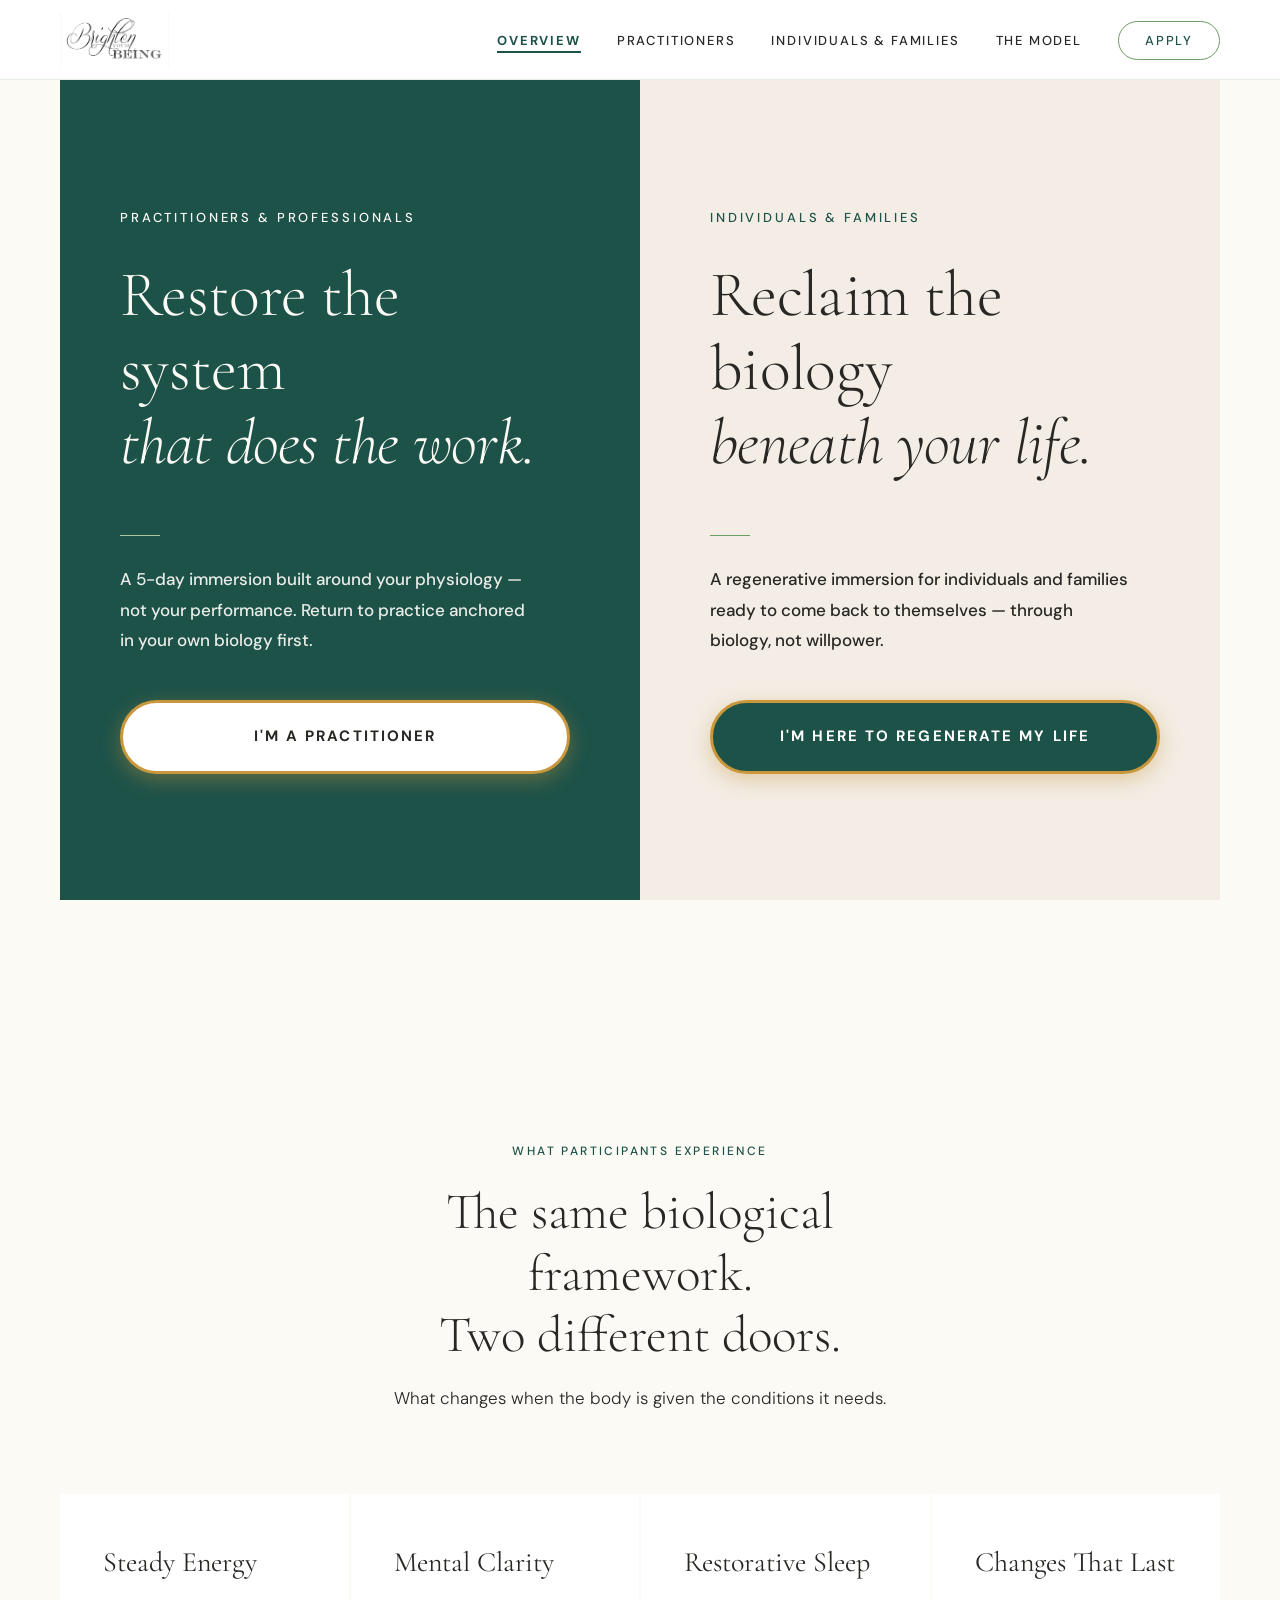
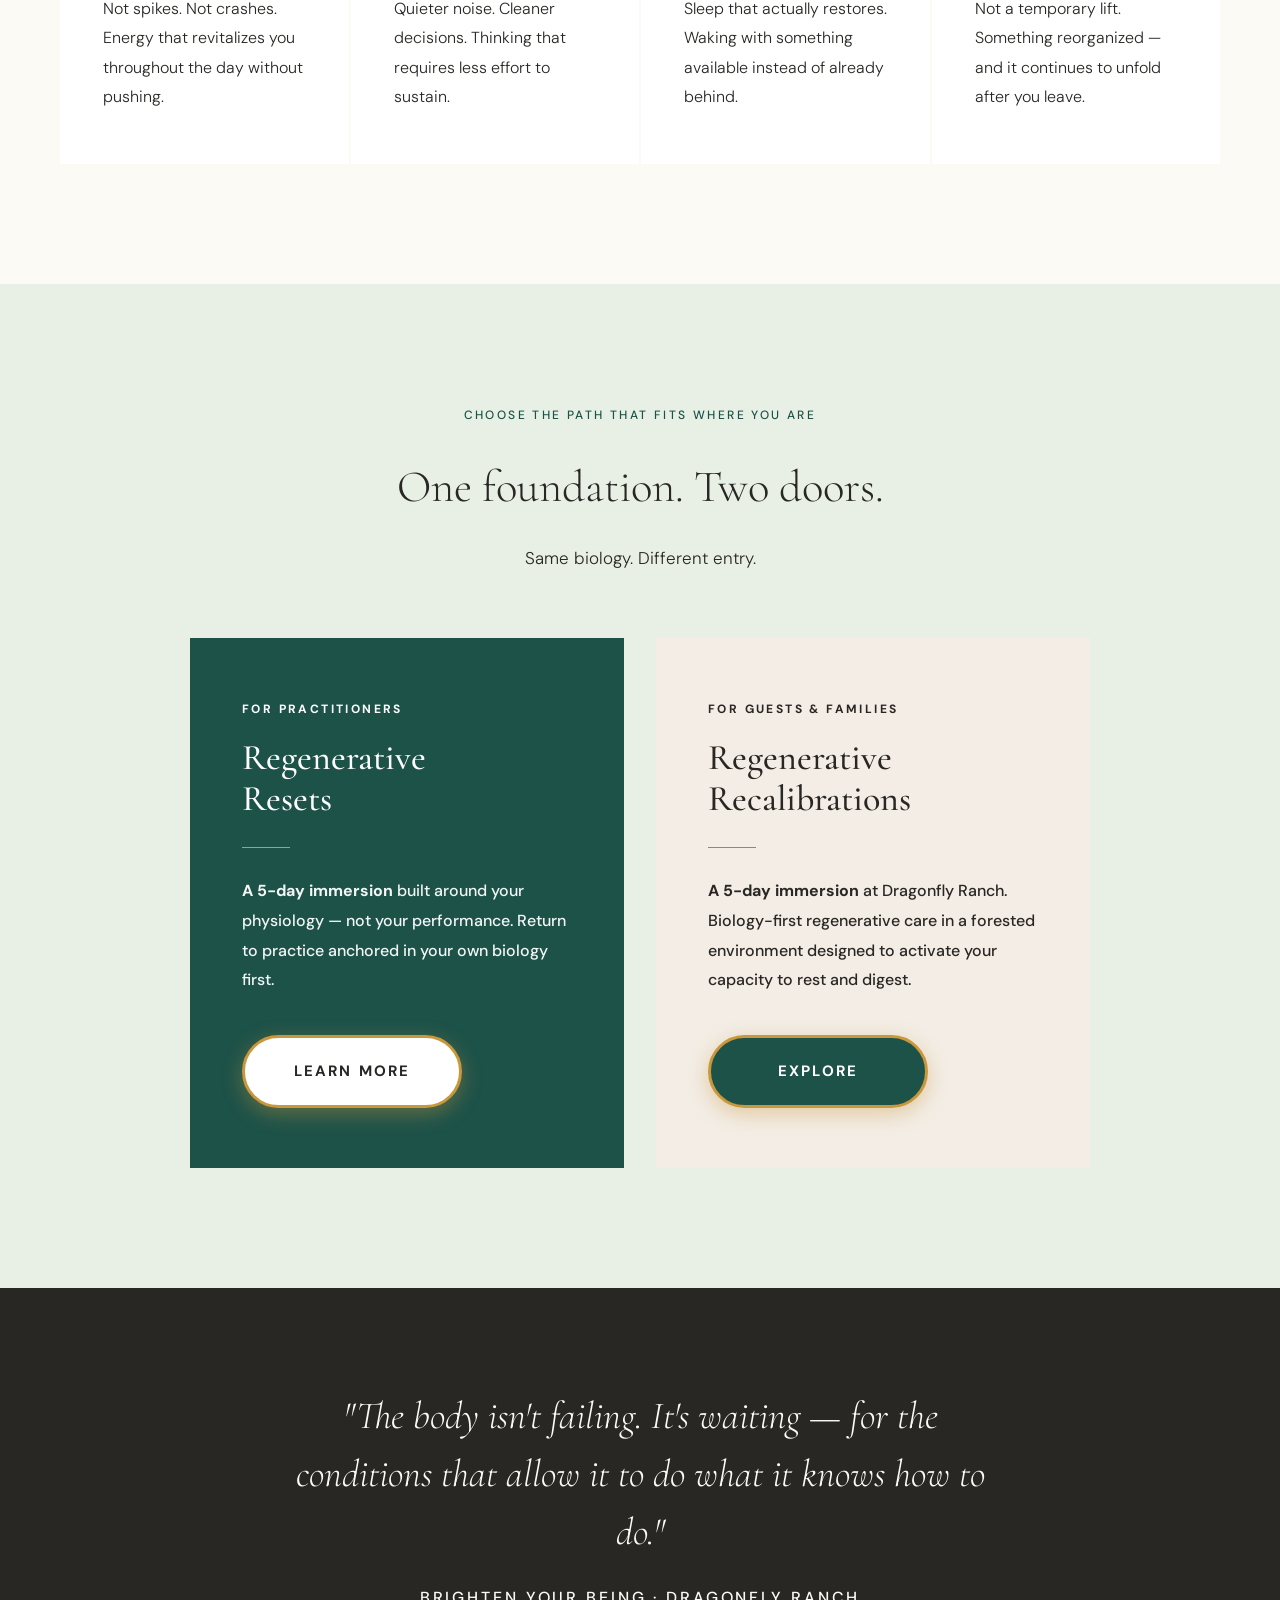
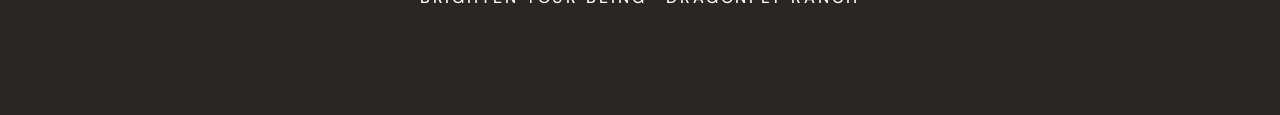
==== index.html @ 8d798815 "Add files via upload" ====
<!DOCTYPE html>
<html lang="en">
<head>
<meta charset="UTF-8">
<meta name="viewport" content="width=device-width, initial-scale=1.0">
<title>Brighten Your Being</title>
<link rel="stylesheet" href="css/brighten-index.css">
</head>
<body>

<nav>
  <a href="index.html">
    <img src="assets/Brighten_Your_Being_Logo.png" alt="Brighten Your Being" class="nav-logo-img">
  </a>
  <ul class="nav-links">
    <li><span class="nav-current">Overview</span></li>
    <li><a href="html/brighten_practitioners.html">Practitioners</a></li>
    <li><a href="html/brighten_guests.html">Individuals &amp; Families</a></li>
    <li><a href="html/brighten-system.html">The Model</a></li>
    <li><a href="#apply" class="nav-cta">Apply</a></li>
  </ul>
</nav>

<!-- HERO: TWO DOORS -->
<section class="hero">
  <div class="hero-side reveal">
    <span class="hero-tag hero-tag-light">Practitioners &amp; Professionals</span>
    <h1 class="hero-heading hero-heading-light">Restore the system<br><em>that does the work.</em></h1>
    <div class="hero-divider hero-divider-light"></div>
    <p class="hero-sub hero-sub-light">A 5-day immersion built around your physiology — not your performance. Return to practice anchored in your own biology first.</p>
    <a href="html/brighten_practitioners.html" class="btn btn-white">I'm a Practitioner</a>
  </div>
  <div class="hero-side hero-side-right reveal" style="transition-delay:0.15s">
    <span class="hero-tag">Individuals &amp; Families</span>
    <h1 class="hero-heading">Reclaim the biology<br><em>beneath your life.</em></h1>
    <div class="hero-divider"></div>
    <p class="hero-sub">A regenerative immersion for individuals and families ready to come back to themselves — through biology, not willpower.</p>
    <a href="html/brighten_guests.html" class="btn btn-green-bold">I'm Here to Regenerate My Life</a>
  </div>
</section>

<!-- OUTCOMES -->
<section class="outcomes">
  <div class="outcomes-header reveal">
    <span class="eyebrow">What Participants Experience</span>
    <h2>The same biological framework.<br>Two different doors.</h2>
    <p>What changes when the body is given the conditions it needs.</p>
  </div>
  <div class="outcomes-grid">
    <div class="outcome-card reveal">
      <h3>Steady Energy</h3>
      <p>Not spikes. Not crashes. Energy that revitalizes you throughout the day without pushing.</p>
    </div>
    <div class="outcome-card reveal" style="transition-delay:0.1s">
      <h3>Mental Clarity</h3>
      <p>Quieter noise. Cleaner decisions. Thinking that requires less effort to sustain.</p>
    </div>
    <div class="outcome-card reveal" style="transition-delay:0.2s">
      <h3>Restorative Sleep</h3>
      <p>Sleep that actually restores. Waking with something available instead of already behind.</p>
    </div>
    <div class="outcome-card reveal" style="transition-delay:0.3s">
      <h3>Changes That Last</h3>
      <p>Not a temporary lift. Something reorganized — and it continues to unfold after you leave.</p>
    </div>
  </div>
</section>

<!-- PATHS -->
<section class="paths" id="apply">
  <span class="eyebrow reveal">Choose the path that fits where you are</span>
  <h2 class="reveal">One foundation. Two doors.</h2>
  <p class="paths-sub reveal">Same biology. Different entry.</p>
  <div class="paths-grid">
    <div class="path-card path-card-dark reveal">
      <span class="eyebrow" style="color:var(--white);margin-bottom:16px;font-weight:700">For Practitioners</span>
      <h3 class="path-title path-title-light" style="font-weight:500;color:var(--white)">Regenerative<br>Resets</h3>
      <div class="rule" style="background:var(--gold)"></div>
      <p class="path-desc path-desc-light" style="font-weight:500;color:rgba(255,255,255,0.95)"><strong>A 5-day immersion</strong> built around your physiology — not your performance. Return to practice anchored in your own biology first.</p>
      <a href="html/brighten_practitioners.html" class="btn btn-white">Learn More</a>
    </div>
    <div class="path-card path-card-tan reveal" style="transition-delay:0.15s">
      <span class="eyebrow" style="margin-bottom:16px;color:var(--charcoal);font-weight:700">For Guests &amp; Families</span>
      <h3 class="path-title" style="font-weight:500;color:var(--charcoal)">Regenerative<br>Recalibrations</h3>
      <div class="rule"></div>
      <p class="path-desc" style="font-weight:500;color:var(--charcoal)"><strong>A 5-day immersion</strong> at Dragonfly Ranch. Biology-first regenerative care in a forested environment designed to activate your capacity to rest and digest.</p>
      <a href="html/brighten_guests.html" class="btn btn-green-bold">Explore</a>
    </div>
  </div>
</section>

<!-- CLOSING -->
<div class="closing reveal">
  <blockquote>"The body isn't failing. It's waiting — for the conditions that allow it to do what it knows how to do."</blockquote>
  <cite>Brighten Your Being · Dragonfly Ranch</cite>
</div>

<script>
const io = new IntersectionObserver(entries => {
  entries.forEach(e => { if (e.isIntersecting) { e.target.classList.add('visible'); io.unobserve(e.target); } });
}, { threshold: 0.1 });
document.querySelectorAll('.reveal').forEach(el => io.observe(el));
</script>
</body>
</html>
---- css/brighten-index.css ----
@import url('https://fonts.googleapis.com/css2?family=Cormorant+Garamond:ital,wght@0,300;0,400;0,500;1,300;1,400&family=DM+Sans:wght@300;400;500&display=swap');

*, *::before, *::after { box-sizing: border-box; margin: 0; padding: 0; }
html { scroll-behavior: smooth; }

:root {
  --cream:      #FCFAF5;
  --warm-tan:   #F3EDE5;
  --sage-bg:    #E8F0E6;
  --sage-light: #A8C5A0;
  --sage-mid:   #6B9E62;
  --sage-dark:  #1D5249;
  --gold:       #C9973C;
  --charcoal:   #292724;
  --mid:        #68645D;
  --white:      #FFFFFF;
  --serif:      'Cormorant Garamond', Georgia, serif;
  --sans:       'DM Sans', sans-serif;
  --border:     rgba(107,158,98,0.18);
}

body {
  font-family: var(--sans);
  font-weight: 300;
  color: var(--charcoal);
  background: var(--cream);
  font-size: 18px;
  line-height: 1.85;
  -webkit-font-smoothing: antialiased;
}

/* NAV */
nav {
  position: fixed; top: 0; width: 100%; z-index: 100;
  padding: 0 60px;
  height: 80px;
  display: flex; align-items: center; justify-content: space-between;
  background: var(--white);
  border-bottom: 1px solid var(--border);
}
.nav-logo-img { height: 56px; width: auto; display: block; }
.nav-links { display: flex; gap: 36px; align-items: center; list-style: none; }
.nav-links a {
  font-family: var(--sans); font-size: 13px; font-weight: 500;
  letter-spacing: 0.14em; text-transform: uppercase;
  color: var(--charcoal); text-decoration: none; transition: color 0.2s;
}
.nav-links a:hover { color: var(--sage-dark); }
.nav-current {
  font-family: var(--sans); font-size: 13px; font-weight: 700;
  letter-spacing: 0.14em; text-transform: uppercase;
  color: var(--sage-dark); cursor: default;
  border-bottom: 2px solid var(--sage-dark); padding-bottom: 2px;
}
.nav-cta {
  padding: 10px 26px !important;
  border: 1px solid var(--sage-mid) !important;
  border-radius: 50px;
  color: var(--sage-dark) !important;
  transition: all 0.2s !important;
}
.nav-cta:hover { background: var(--sage-dark) !important; color: var(--cream) !important; }

/* REVEAL ANIMATION */
.reveal { opacity: 0; transform: translateY(24px); transition: opacity 0.7s ease, transform 0.7s ease; }
.reveal.visible { opacity: 1; transform: none; }

/* EYEBROW */
.eyebrow {
  font-family: var(--sans); font-size: 12px; font-weight: 500;
  letter-spacing: 0.2em; text-transform: uppercase;
  color: var(--sage-dark); margin-bottom: 20px; display: block;
}

/* SECTION BASE */
section { padding: 120px 60px; }

/* DIVIDER */
.rule {
  width: 48px; height: 1px;
  background: var(--sage-mid); margin: 28px 0;
}

/* BUTTONS */
.btn {
  display: inline-block; padding: 20px 48px; min-width: 220px; text-align: center;
  font-family: var(--sans); font-size: 15px; font-weight: 700;
  letter-spacing: 0.14em; text-transform: uppercase;
  text-decoration: none; border-radius: 50px;
  transition: all 0.25s;
}
.btn-dark { background: var(--sage-dark); color: var(--cream); border: 1px solid var(--sage-dark); }
.btn-dark:hover { background: var(--charcoal); border-color: var(--charcoal); }
.btn-white { background: var(--white); color: var(--charcoal); border: 3px solid var(--gold); box-shadow: 0 6px 20px rgba(201,151,60,0.4); }
.btn-white:hover { background: var(--cream); border-color: var(--gold); }
.btn-white-green { background: var(--white); color: var(--sage-dark); border: 2px solid var(--white); box-shadow: 0 4px 16px rgba(0,0,0,0.12); }
.btn-white-green:hover { background: var(--cream); border-color: var(--cream); }
.btn-green-bold { background: var(--sage-dark); color: var(--white); border: 3px solid var(--gold); box-shadow: 0 6px 20px rgba(201,151,60,0.4); font-weight: 700; }
.btn-green-bold:hover { background: var(--charcoal); border-color: var(--gold); }
.btn-dark-white { background: var(--sage-dark); color: var(--white); border: 2px solid var(--white); box-shadow: 0 4px 16px rgba(0,0,0,0.12); }
.btn-dark-white:hover { background: var(--charcoal); border-color: var(--white); }
.btn-dark-gold { background: var(--sage-dark); color: var(--gold); border: 2px solid var(--gold); }
.btn-dark-gold:hover { background: var(--charcoal); border-color: var(--gold); }
.btn-tan { background: var(--warm-tan); color: var(--charcoal); border: 2px solid var(--charcoal); }
.btn-tan:hover { background: var(--cream); border-color: var(--charcoal); }
.btn-outline { background: transparent; color: var(--sage-dark); border: 1px solid var(--sage-dark); }
.btn-outline:hover { background: var(--sage-dark); color: var(--cream); }
.btn-gold { background: var(--gold); color: var(--white); border: 1px solid var(--gold); }
.btn-gold:hover { background: #a87c2e; border-color: #a87c2e; }

/* HOME SPECIFIC */
.hero {
  min-height: 100vh;
  display: grid;
  grid-template-columns: 1fr 1fr;
  padding-top: 80px;
}
.hero-side {
  display: flex; flex-direction: column;
  justify-content: center;
  padding: 100px 70px 100px 60px;
  min-height: calc(100vh - 80px);
  background: var(--sage-dark);
}
.hero-side-right {
  background: var(--warm-tan);
  padding: 100px 60px 100px 70px;
}
.hero-tag {
  font-size: 13px; font-weight: 500; letter-spacing: 0.22em;
  text-transform: uppercase; color: var(--sage-dark);
  margin-bottom: 28px; display: block;
}
.hero-tag-light {
  color: var(--cream);
}
.hero-heading {
  font-family: var(--serif);
  font-size: clamp(48px, 5vw, 72px);
  font-weight: 300; line-height: 1.15;
  color: var(--charcoal);
  margin-bottom: 28px;
  letter-spacing: -0.01em;
}
.hero-heading-light { color: var(--cream); }
.hero-sub {
  font-size: 17px; font-weight: 500; line-height: 1.8;
  color: var(--charcoal); max-width: 420px;
  margin-bottom: 44px;
}
.hero-sub-light { color: rgba(252,250,245,0.92); }
.hero-divider { width: 40px; height: 1px; background: var(--sage-mid); margin: 28px 0; }
.hero-divider-light { background: var(--sage-light); }

/* OUTCOMES SECTION */
.outcomes {
  background: var(--cream);
  padding: 120px 60px;
}
.outcomes-header {
  text-align: center; max-width: 620px; margin: 0 auto 80px;
}
.outcomes-header h2 {
  font-family: var(--serif);
  font-size: clamp(38px, 4vw, 56px);
  font-weight: 300; line-height: 1.2;
  color: var(--charcoal); margin-bottom: 16px;
}
.outcomes-header p {
  font-size: 17px; color: var(--charcoal); line-height: 1.85;
}
.outcomes-grid {
  display: grid; grid-template-columns: repeat(4, 1fr);
  gap: 2px; max-width: 1200px; margin: 0 auto;
}
.outcome-card {
  padding: 52px 40px;
  background: var(--white);
  border-left: 3px solid transparent;
  transition: border-color 0.3s;
}
.outcome-card:hover { border-left-color: var(--sage-light); }
.outcome-num {
  font-family: var(--serif); font-size: 15px;
  color: var(--sage-dark); font-weight: 400;
  letter-spacing: 0.1em; display: block; margin-bottom: 22px;
}
.outcome-card h3 {
  font-family: var(--serif); font-size: 28px;
  font-weight: 400; color: var(--charcoal);
  margin-bottom: 14px; line-height: 1.2;
}
.outcome-card p { font-size: 16px; color: var(--charcoal); line-height: 1.85; }

/* PATH SECTION */
.paths {
  background: var(--sage-bg);
  padding: 120px 60px;
  text-align: center;
}
.paths h2 {
  font-family: var(--serif);
  font-size: clamp(36px, 3.5vw, 54px);
  font-weight: 300; color: var(--charcoal);
  margin-bottom: 14px;
}
.paths-sub { font-size: 17px; color: var(--charcoal); margin-bottom: 64px; }
.paths-grid {
  display: grid; grid-template-columns: 1fr 1fr;
  gap: 32px; max-width: 900px; margin: 0 auto;
}
.path-card {
  padding: 60px 52px;
  text-align: left;
  background: var(--white);
}
.path-card-dark { background: var(--sage-dark); }
.path-card-tan { background: var(--warm-tan); }
.path-title {
  font-family: var(--serif); font-size: 36px;
  font-weight: 300; line-height: 1.15;
  color: var(--charcoal); margin-bottom: 20px;
}
.path-title-light { color: var(--cream); }
.path-desc { font-size: 16px; color: var(--charcoal); line-height: 1.85; margin-bottom: 40px; }
.path-desc-light { color: rgba(252,250,245,0.92); }

/* CLOSING */
.closing {
  background: var(--charcoal); padding: 100px 60px;
  text-align: center;
}
.closing blockquote {
  font-family: var(--serif); font-size: clamp(26px, 3vw, 42px);
  font-weight: 300; font-style: italic;
  color: var(--cream); line-height: 1.5;
  max-width: 700px; margin: 0 auto 20px;
}
.closing cite {
  font-family: var(--sans); font-size: 16px; font-weight: 500;
  letter-spacing: 0.18em; text-transform: uppercase;
  color: var(--cream); font-style: normal;
}
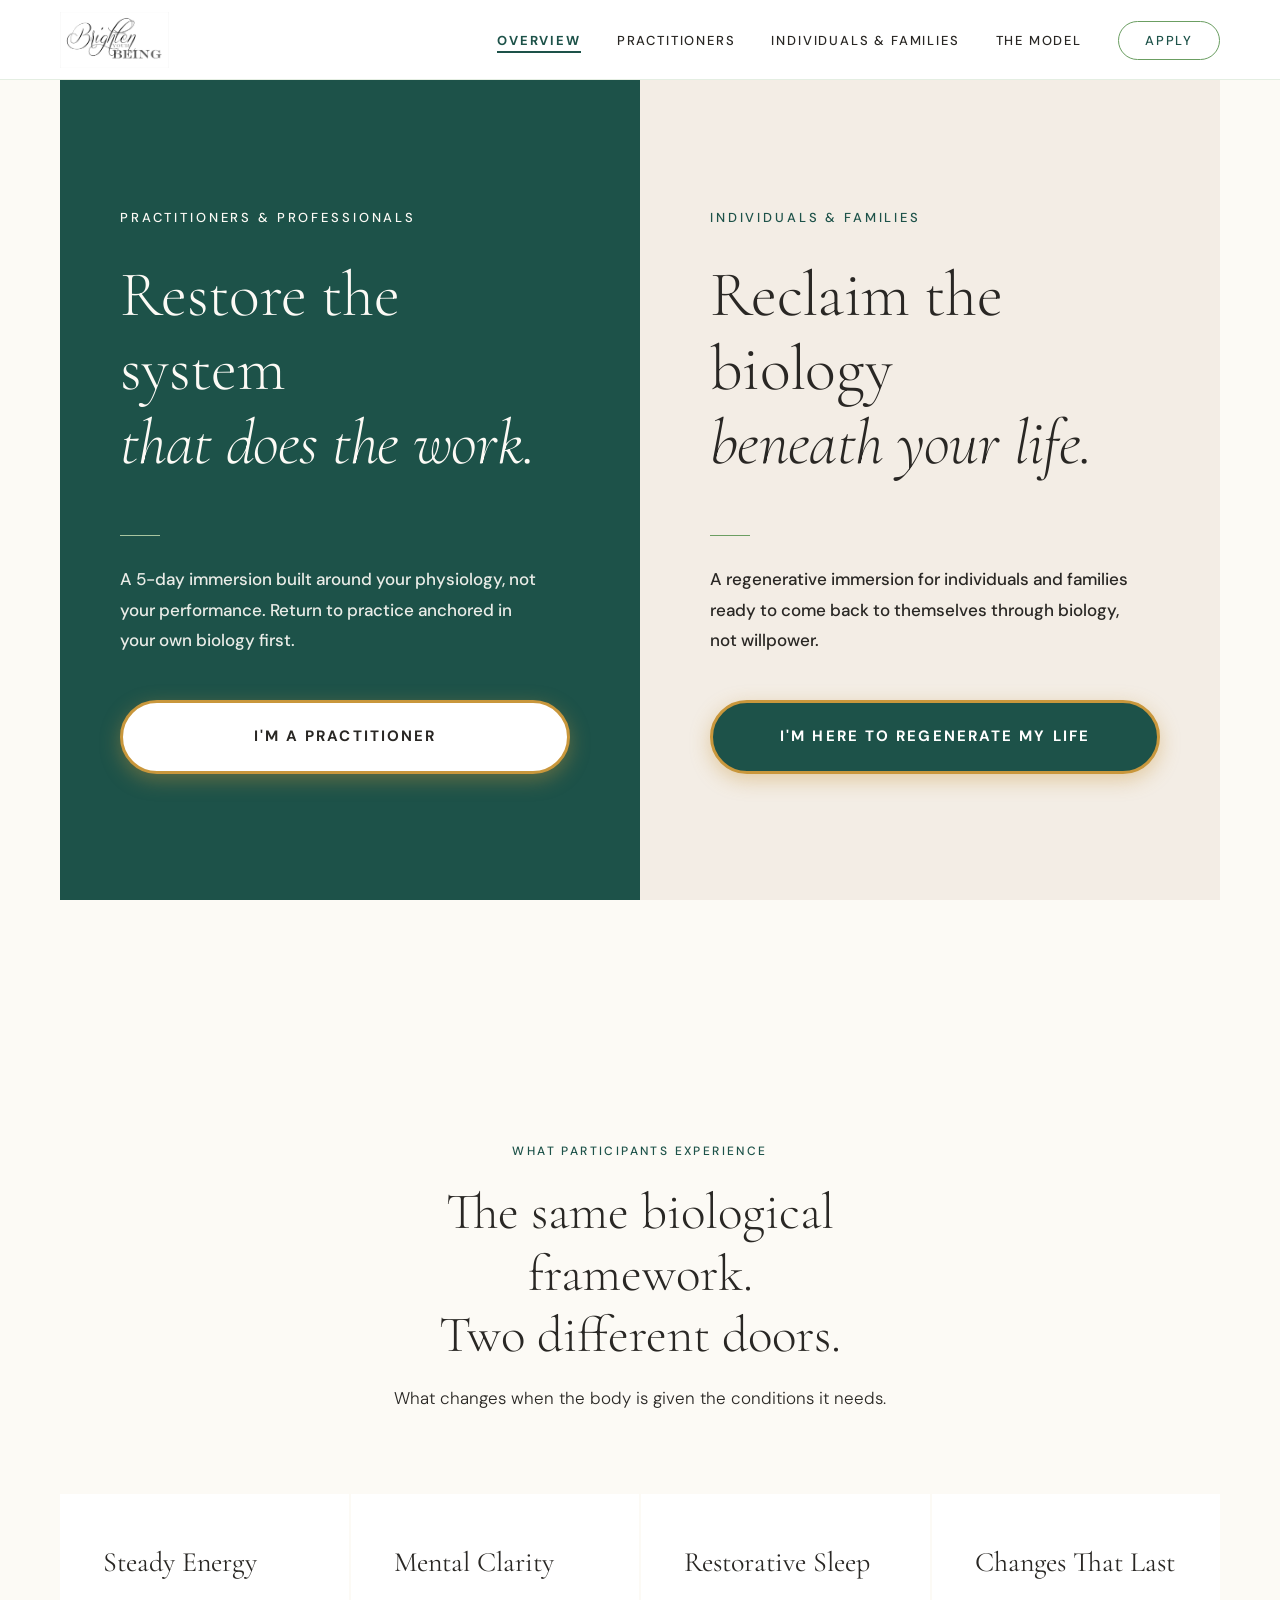
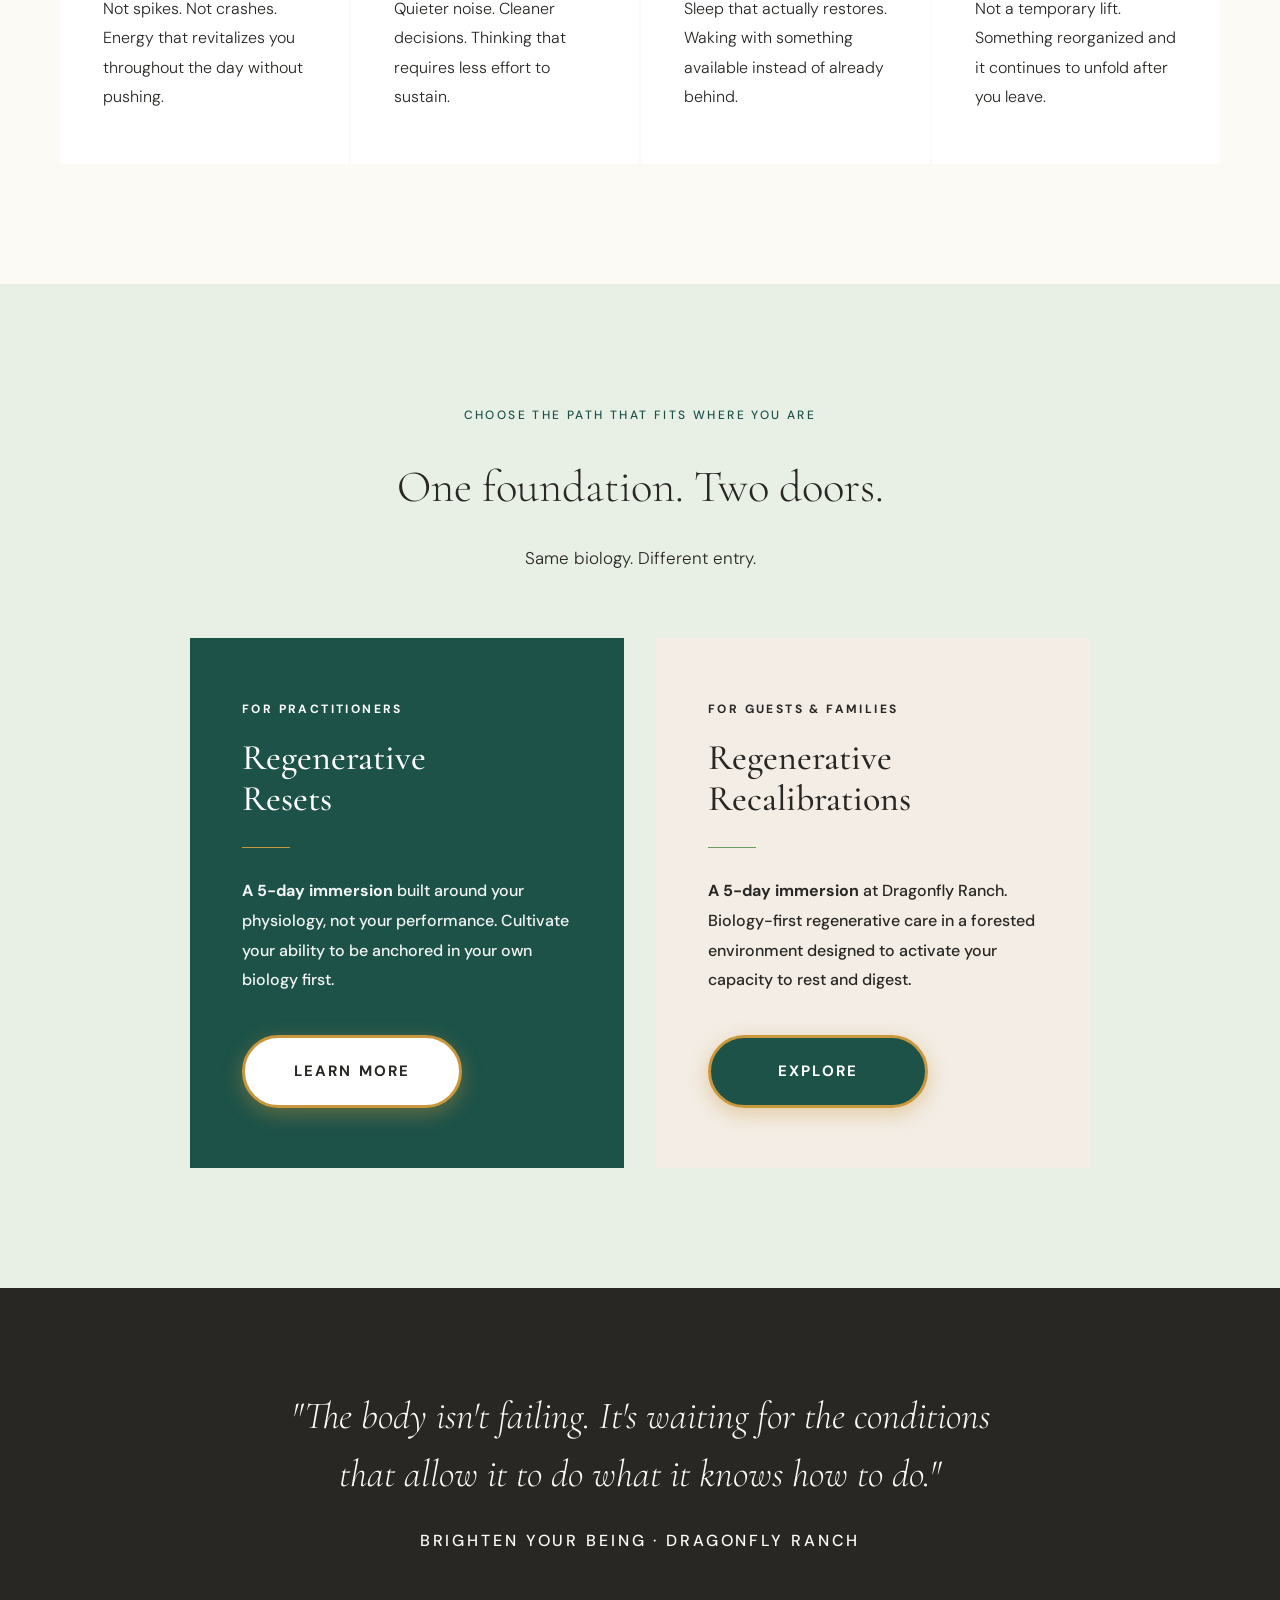
==== commit 67952031: "Update index.html" ====
--- a/index.html
+++ b/index.html
@@ -27,14 +27,14 @@
     <span class="hero-tag hero-tag-light">Practitioners &amp; Professionals</span>
     <h1 class="hero-heading hero-heading-light">Restore the system<br><em>that does the work.</em></h1>
     <div class="hero-divider hero-divider-light"></div>
-    <p class="hero-sub hero-sub-light">A 5-day immersion built around your physiology — not your performance. Return to practice anchored in your own biology first.</p>
+    <p class="hero-sub hero-sub-light">A 5-day immersion built around your physiology, not your performance. Return to practice anchored in your own biology first.</p>
     <a href="html/brighten_practitioners.html" class="btn btn-white">I'm a Practitioner</a>
   </div>
   <div class="hero-side hero-side-right reveal" style="transition-delay:0.15s">
     <span class="hero-tag">Individuals &amp; Families</span>
     <h1 class="hero-heading">Reclaim the biology<br><em>beneath your life.</em></h1>
     <div class="hero-divider"></div>
-    <p class="hero-sub">A regenerative immersion for individuals and families ready to come back to themselves — through biology, not willpower.</p>
+    <p class="hero-sub">A regenerative immersion for individuals and families ready to come back to themselves through biology, not willpower.</p>
     <a href="html/brighten_guests.html" class="btn btn-green-bold">I'm Here to Regenerate My Life</a>
   </div>
 </section>
@@ -61,7 +61,7 @@
     </div>
     <div class="outcome-card reveal" style="transition-delay:0.3s">
       <h3>Changes That Last</h3>
-      <p>Not a temporary lift. Something reorganized — and it continues to unfold after you leave.</p>
+      <p>Not a temporary lift. Something reorganized and it continues to unfold after you leave.</p>
     </div>
   </div>
 </section>
@@ -76,7 +76,7 @@
       <span class="eyebrow" style="color:var(--white);margin-bottom:16px;font-weight:700">For Practitioners</span>
       <h3 class="path-title path-title-light" style="font-weight:500;color:var(--white)">Regenerative<br>Resets</h3>
       <div class="rule" style="background:var(--gold)"></div>
-      <p class="path-desc path-desc-light" style="font-weight:500;color:rgba(255,255,255,0.95)"><strong>A 5-day immersion</strong> built around your physiology — not your performance. Return to practice anchored in your own biology first.</p>
+      <p class="path-desc path-desc-light" style="font-weight:500;color:rgba(255,255,255,0.95)"><strong>A 5-day immersion</strong> built around your physiology, not your performance. Cultivate your ability to be anchored in your own biology first.</p>
       <a href="html/brighten_practitioners.html" class="btn btn-white">Learn More</a>
     </div>
     <div class="path-card path-card-tan reveal" style="transition-delay:0.15s">
@@ -91,9 +91,11 @@
 
 <!-- CLOSING -->
 <div class="closing reveal">
-  <blockquote>"The body isn't failing. It's waiting — for the conditions that allow it to do what it knows how to do."</blockquote>
+  <blockquote>"The body isn't failing. It's waiting for the conditions that allow it to do what it knows how to do."</blockquote>
   <cite>Brighten Your Being · Dragonfly Ranch</cite>
 </div>
+
+
 
 <script>
 const io = new IntersectionObserver(entries => {
@@ -102,4 +104,4 @@
 document.querySelectorAll('.reveal').forEach(el => io.observe(el));
 </script>
 </body>
-</html>+</html>
